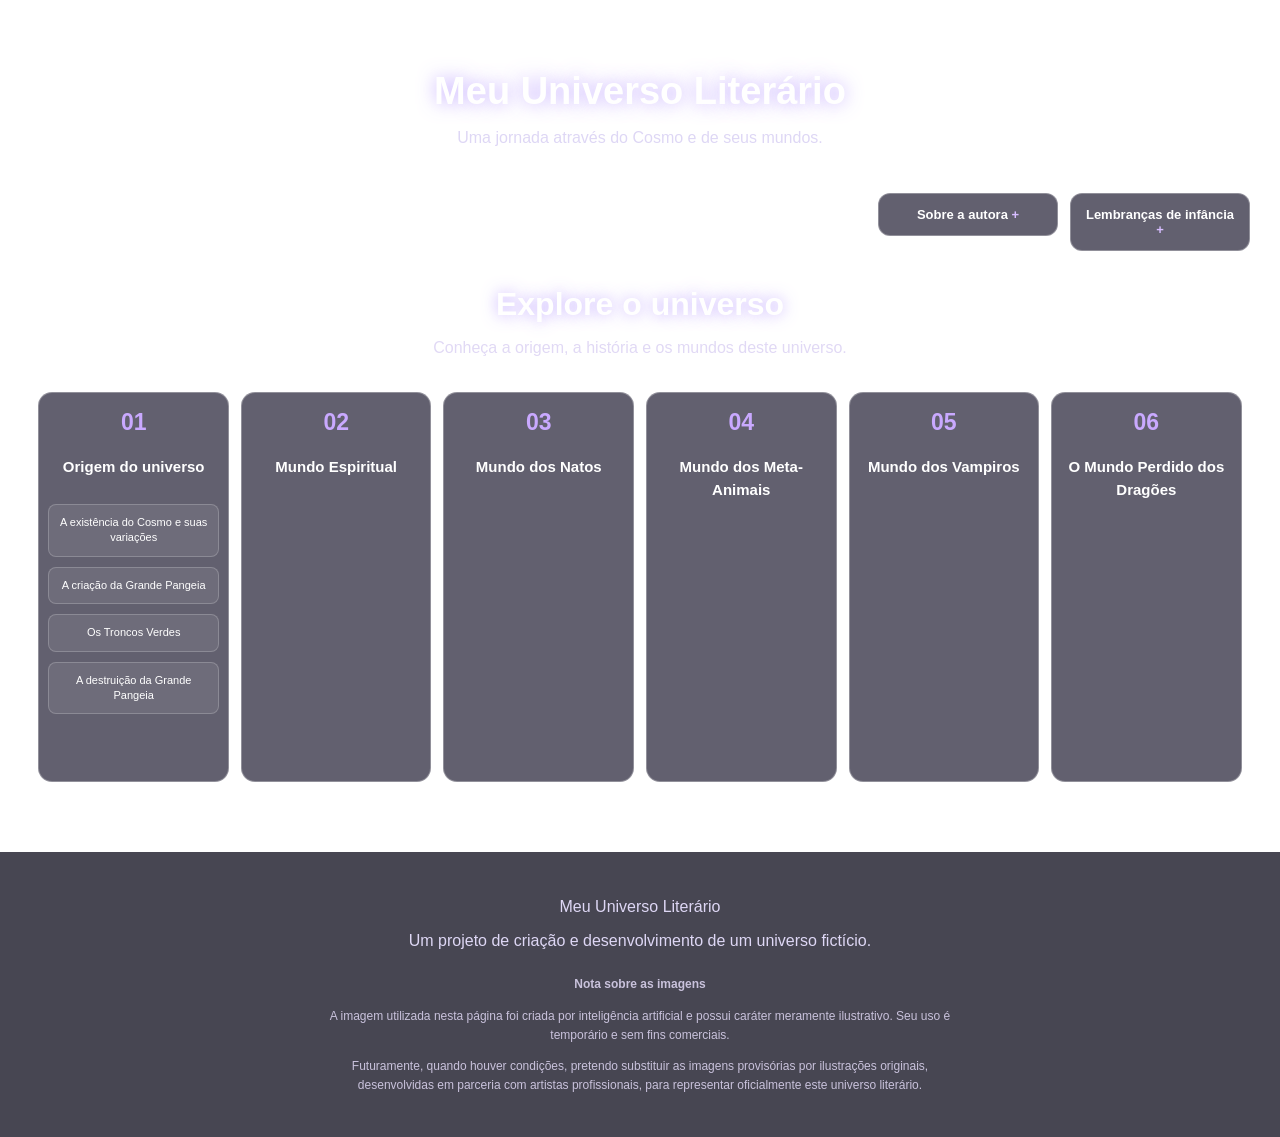
==== index.html @ 25dc3916 "Publicação inicial do Meu Universo Literário" ====
<!DOCTYPE html>
<html lang="pt-br">

<head>
    <meta charset="UTF-8">
    <meta name="viewport" content="width=device-width, initial-scale=1.0">

    <title>Meu Universo Literário</title>

    <link rel="stylesheet" href="css/style.css">
</head>

<body>

    <header class="topo">
        <h1>Meu Universo Literário</h1>
        <p>Uma jornada através do Cosmo e de seus mundos.</p>
    </header>


    <!-- JANELINHAS DE APRESENTAÇÃO -->

    <div class="janelas-introducao">

        <details class="janela">
            <summary>Sobre a autora</summary>

            <div class="conteudo-janela">

                <p>
                    Meu nome é Francielen, e este será meu espaço
                    para compartilhar minhas criações.
                </p>

                <p>
                    Neste site, você encontrará criações originais
                    de vampiros, espíritos, elfos, anões e tudo aquilo
                    que conhecemos hoje como ficção.
                </p>

                <p>
                    Tenho 25 anos, meu sonho sempre foi escrever livros
                    e pretendo, um dia, viver disso. Criei um universo
                    muito grande e, infelizmente, não poderei explorá-lo
                    como gostaria nos livros. Por isso, criar este site
                    dedicado à profundidade do meu universo é a melhor
                    coisa a fazer.
                </p>

                <p>
                    A parte mais divertida e desesperadora de criar algo
                    que tente ser original é fazer mudanças próprias
                    naquilo que já existe. A gente se depara com algo
                    que pode dar a impressão de que tudo já foi criado.
                    Mesmo quando conseguimos criar algo próprio, surge
                    um dilema: "Será que isso já foi criado por alguém
                    antes?" E, infelizmente, a resposta pode ser:
                    "Talvez sim."
                </p>

                <p>
                    Essa é a parte mais revoltante de querer ser uma
                    pessoa criativa: se sua ideia não é tão original
                    assim, qual é o sentido de ainda querer dedicar
                    uma parte da sua vida a ela? Mas é então que surge
                    uma clareza: não é porque alguém já fez algo
                    parecido antes que essa pessoa é dona da minha ideia.
                </p>

                <p>
                    Talvez minhas ideias nunca cheguem a milhões de
                    pessoas, mas elas chegaram até mim.
                </p>

                <p>
                    <strong>
                        Eu tenho um sonho. Sonhar é de graça, viver
                        esse sonho ainda não, mas, se eu não estiver
                        disposta a pagar para vivê-lo, quem vai?
                    </strong>
                </p>

            </div>
        </details>


        <details class="janela">
            <summary>Lembranças de infância</summary>

            <div class="conteudo-janela">

                <p>
                    Desde que eu era apenas uma criança, sempre tentava
                    encontrar um jeitinho de mostrar a alguém que tinha
                    ideias, mas era sempre ignorada. Confesso que ficava
                    frustrada. Sempre que tentava fazer alguma coisa
                    para a escola, recebia um "não". Para piorar,
                    nem sempre a primeira resposta era negativa:
                    muitas vezes, o "não" só vinha depois que outra
                    menina dizia que queria cantar ou dançar.
                </p>

                <p>
                    Lembro-me de uma vez em que a professora me prometeu
                    que eu poderia apresentar uma história de Natal
                    na escola, mas, no último momento, fui substituída
                    por duas meninas que apresentariam a música
                    "Me Chama Pelo Nome", da Fernanda Brum.
                </p>

                <p>
                    Naquele dia, eu mesma me repreendi por acreditar
                    que estava com inveja delas, mas agora percebo
                    que só estava me sentindo
                    <strong>injustiçada</strong>.
                </p>

            </div>
        </details>

    </div>


    <!-- CONTEÚDO PRINCIPAL -->

    <main class="universo">

        <h2>Explore o universo</h2>

        <p class="subtitulo">
            Conheça a origem, a história e os mundos deste universo.
        </p>


        <!-- SEIS COLUNAS -->

        <div class="colunas-universo">


            <!-- COLUNA 1: ORIGEM -->

            <section class="coluna">

                <span class="numero">01</span>

                <h3>Origem do universo</h3>

                <div class="links-coluna">

                    <a href="cosmo.html">
                        A existência do Cosmo e suas variações
                    </a>

                    <a href="pangeia.html">
                        A criação da Grande Pangeia
                    </a>

                    <a href="troncos-verdes.html">
                        Os Troncos Verdes
                    </a>

                    <a href="destruicao-pangeia.html">
                        A destruição da Grande Pangeia
                    </a>

                </div>

            </section>


            <!-- COLUNA 2: MUNDO ESPIRITUAL -->

            <section class="coluna">

                <span class="numero">02</span>

                <h3>Mundo Espiritual</h3>

            </section>


            <!-- COLUNA 3: MUNDO DOS NATOS -->

            <section class="coluna">

                <span class="numero">03</span>

                <h3>Mundo dos Natos</h3>

            </section>


            <!-- COLUNA 4: META-ANIMAIS -->

            <section class="coluna">

                <span class="numero">04</span>

                <h3>Mundo dos Meta-Animais</h3>

            </section>


            <!-- COLUNA 5: VAMPIROS -->

            <section class="coluna">

                <span class="numero">05</span>

                <h3>Mundo dos Vampiros</h3>

            </section>


            <!-- COLUNA 6: DRAGÕES -->

            <section class="coluna">

                <span class="numero">06</span>

                <h3>O Mundo Perdido dos Dragões</h3>

            </section>


        </div>

    </main>


    <!-- RODAPÉ -->

    <footer class="rodape">

        <p>Meu Universo Literário</p>

        <p>
            Um projeto de criação e desenvolvimento de um universo fictício.
        </p>

        <div class="nota-imagens">

            <strong>Nota sobre as imagens</strong>

            <p>
                A imagem utilizada nesta página foi criada por inteligência
                artificial e possui caráter meramente ilustrativo.
                Seu uso é temporário e sem fins comerciais.
            </p>

            <p>
                Futuramente, quando houver condições, pretendo substituir
                as imagens provisórias por ilustrações originais,
                desenvolvidas em parceria com artistas profissionais,
                para representar oficialmente este universo literário.
            </p>

        </div>

    </footer>

</body>

</html>
---- css/style.css ----
/* CONFIGURAÇÕES GERAIS */

* {
    box-sizing: border-box;
}

body {
    margin: 0;
    min-height: 100vh;

    background-image: url("../imagens/galaxia.png");
    background-size: cover;
    background-position: center;
    background-repeat: no-repeat;
    background-attachment: fixed;

    color: white;
    font-family: Arial, sans-serif;
}


/* TÍTULO PRINCIPAL */

.topo {
    text-align: center;
    padding: 45px 20px 20px;
}

.topo h1 {
    font-size: 38px;
    margin-bottom: 8px;
    text-shadow: 0 0 18px rgba(180, 150, 255, 0.8);
}

.topo p {
    color: #ded7f5;
}


/* JANELINHAS DE INTRODUÇÃO */

.janelas-introducao {
    display: flex;
    justify-content: flex-end;
    align-items: flex-start;
    gap: 12px;

    margin: 10px 30px 35px;
}


/* APARÊNCIA DAS JANELAS */

.janela {
    width: 180px;
    padding: 13px;

    background: rgba(15, 12, 35, 0.65);
    backdrop-filter: blur(12px);
    -webkit-backdrop-filter: blur(12px);

    border: 1px solid rgba(255, 255, 255, 0.3);
    border-radius: 12px;

    color: white;

    transition: all 0.3s ease;
}


/* TÍTULO CLICÁVEL DAS JANELAS */

.janela summary {
    cursor: pointer;
    list-style: none;

    text-align: center;
    font-weight: bold;
    font-size: 13px;
}

.janela summary::-webkit-details-marker {
    display: none;
}

.janela summary::after {
    content: " +";
    color: #d6bdff;
}

.janela[open] summary::after {
    content: " −";
}


/* CONTEÚDO EXPANDIDO */

.conteudo-janela {
    margin-top: 15px;
    max-height: 350px;
    overflow-y: auto;
}

.conteudo-janela p {
    font-size: 12px;
    line-height: 1.6;
}


/* CONTEÚDO PRINCIPAL */

.universo {
    width: 94%;
    max-width: 1500px;
    margin: 35px auto 70px;

    text-align: center;
}

.universo h2 {
    font-size: 32px;
    margin-bottom: 8px;

    text-shadow: 0 0 15px rgba(180, 150, 255, 0.8);
}

.subtitulo {
    color: #e1d9f5;
    margin-bottom: 35px;
}


/* AS SEIS COLUNAS */

.colunas-universo {
    display: grid;

    grid-template-columns: repeat(6, minmax(0, 1fr));

    gap: 12px;
    align-items: stretch;
}


/* CADA TORRE */

.coluna {
    min-height: 390px;
    padding: 16px 9px;

    background: rgba(15, 12, 35, 0.65);
    backdrop-filter: blur(12px);
    -webkit-backdrop-filter: blur(12px);

    border: 1px solid rgba(255, 255, 255, 0.3);
    border-radius: 14px;

    display: flex;
    flex-direction: column;
    align-items: center;

    transition: transform 0.3s ease,
                background 0.3s ease,
                box-shadow 0.3s ease;
}


/* EFEITO AO PASSAR O MOUSE */

.coluna:hover {
    transform: translateY(-7px);

    background: rgba(50, 35, 85, 0.8);

    box-shadow: 0 0 22px rgba(160, 120, 255, 0.35);
}


/* NÚMERO DAS COLUNAS */

.numero {
    font-size: 23px;
    font-weight: bold;
    color: #c9a9ff;

    margin-bottom: 20px;
}


/* TÍTULOS DAS COLUNAS */

.coluna h3 {
    font-size: 15px;
    line-height: 1.5;

    overflow-wrap: anywhere;

    margin: 0;
    text-align: center;
}


/* LINKS DENTRO DA PRIMEIRA COLUNA */

.links-coluna {
    display: flex;
    flex-direction: column;

    width: 100%;
    gap: 10px;

    margin-top: 25px;
}

.links-coluna a {
    display: block;

    padding: 10px 6px;

    color: white;
    text-decoration: none;

    font-size: 11px;
    line-height: 1.4;

    background: rgba(255, 255, 255, 0.08);

    border: 1px solid rgba(255, 255, 255, 0.2);
    border-radius: 8px;

    transition: all 0.3s ease;
}

.links-coluna a:hover {
    background: rgba(170, 130, 255, 0.3);

    border-color: #c9a9ff;

    box-shadow: 0 0 12px rgba(180, 140, 255, 0.4);
}


/* RODAPÉ */

.rodape {
    margin-top: 60px;
    padding: 30px 20px;

    text-align: center;

    background: rgba(10, 8, 25, 0.75);
    backdrop-filter: blur(10px);

    color: #ded7f5;
}

.nota-imagens {
    max-width: 650px;
    margin: 25px auto 0;

    font-size: 12px;
    line-height: 1.6;
    color: #c9c2dc;
}


/* ADAPTAÇÃO PARA TELAS MENORES */

@media (max-width: 1000px) {

    .colunas-universo {
        grid-template-columns: repeat(3, minmax(0, 1fr));
    }

}


@media (max-width: 600px) {

    .topo h1 {
        font-size: 27px;
    }

    .janelas-introducao {
        justify-content: center;
        flex-wrap: wrap;

        margin: 15px;
    }

    .janela {
        width: 155px;
    }

    .colunas-universo {
        grid-template-columns: repeat(2, minmax(0, 1fr));
    }

    .coluna {
        min-height: 300px;
    }

}

/* PÁGINAS DOS CAPÍTULOS */

.pagina-conteudo {
    width: 90%;
    max-width: 1100px;
    margin: 40px auto;
}

.secao-cosmo {
    margin-bottom: 35px;
    padding: 30px;

    background: rgba(15, 12, 35, 0.72);
    backdrop-filter: blur(12px);
    -webkit-backdrop-filter: blur(12px);

    border: 1px solid rgba(255, 255, 255, 0.25);
    border-radius: 18px;

    color: white;
}

.secao-cosmo h2 {
    color: #d6bdff;
    margin-top: 0;
    margin-bottom: 22px;
}

.secao-cosmo h3 {
    color: #e7d5ff;
}

.secao-cosmo p,
.secao-cosmo li {
    font-size: 16px;
    line-height: 1.8;
}

.secao-cosmo li {
    margin-bottom: 7px;
}

/* ILUSTRAÇÕES */

.ilustracao-cosmica {
    display: block;
    width: 100%;
    max-width: 850px;
    max-height: 480px;

    object-fit: contain;

    margin: 25px auto;
    border-radius: 18px;

    border: 1px solid rgba(255, 255, 255, 0.2);

    box-shadow: 0 0 25px rgba(150, 120, 255, 0.2);
}

/* LINKS DAS PÁGINAS */

.pagina-conteudo a,
.topo a,
.rodape a {
    color: #d6bdff;
    text-decoration: none;
}

.pagina-conteudo a:hover,
.topo a:hover,
.rodape a:hover {
    text-decoration: underline;
}

/* CELULAR */

@media (max-width: 600px) {
    .pagina-conteudo {
        width: 94%;
    }

    .secao-cosmo {
        padding: 18px;
    }

    .secao-cosmo p,
    .secao-cosmo li {
        font-size: 14px;
    }
}

/* =====================================
   PÁGINA DOS TRONCOS VERDES
===================================== */

.pagina-troncos {
    background:
        linear-gradient(
            rgba(3, 19, 12, 0.88),
            rgba(2, 13, 9, 0.94)
        ),
        url("../imagens/tronco-verde-arvore.png");

    background-size: cover;
    background-position: center;
    background-attachment: fixed;

    color: #e6eadf;
}

/* Cabeçalho */

.pagina-troncos .topo {
    text-align: center;
    padding: 55px 20px 40px;

    background:
        linear-gradient(
            rgba(0, 20, 12, 0.65),
            rgba(0, 20, 12, 0.85)
        );
    
    border-bottom: 1px solid #9c9b54;
}

.pagina-troncos .topo h1 {
    color: #c5d99a;
    font-size: 2.8rem;
    margin-bottom: 12px;
    text-shadow: 0 0 18px rgba(75, 160, 85, 0.4);
}

.pagina-troncos .topo p {
    color: #d5dfc8;
    font-style: italic;
    font-size: 1.1rem;
}

.pagina-troncos a {
    color: #c7d99b;
    transition: color 0.3s ease;
}

.pagina-troncos a:hover {
    color: #ffffff;
}

/* Área principal */

.pagina-troncos .pagina-conteudo {
    width: min(1100px, 92%);
    margin: 35px auto;
}

/* Seções */

.pagina-troncos .secao-cosmo {
    background: rgba(3, 29, 18, 0.86);

    border: 1px solid rgba(160, 177, 93, 0.55);
    border-radius: 16px;

    padding: 28px;
    margin-bottom: 25px;

    box-shadow:
        0 8px 25px rgba(0, 0, 0, 0.3),
        inset 0 0 25px rgba(38, 95, 55, 0.12);
}

.pagina-troncos .secao-cosmo h2 {
    color: #c5d99a;
    font-size: 1.8rem;
    margin-bottom: 20px;

    border-bottom: 1px solid rgba(166, 181, 104, 0.35);
    padding-bottom: 12px;
}

.pagina-troncos .secao-cosmo h3 {
    color: #a9c879;
    margin-top: 25px;
    margin-bottom: 10px;
    font-size: 1.2rem;
}

.pagina-troncos .secao-cosmo p {
    color: #e0e7dc;
    line-height: 1.8;
    margin-bottom: 16px;
    text-align: justify;
}

/* Ilustrações */

.pagina-troncos .ilustracao-cosmica {
    display: block;

    width: 100%;
    max-width: 850px;
    max-height: 520px;

    object-fit: cover;

    margin: 25px auto;
    border-radius: 12px;

    border: 1px solid rgba(166, 190, 110, 0.5);

    box-shadow:
        0 8px 25px rgba(0, 0, 0, 0.4),
        0 0 18px rgba(45, 120, 65, 0.15);
}

/* Rodapé */

.pagina-troncos .rodape {
    text-align: center;
    padding: 35px 20px;

    background: rgba(1, 17, 10, 0.9);

    border-top: 1px solid rgba(166, 181, 104, 0.45);

    color: #c5d99a;
}

.pagina-troncos .rodape p {
    font-size: 1.2rem;
    font-style: italic;
    margin-bottom: 15px;
}

/* Adaptação para celulares */

@media (max-width: 700px) {

    .pagina-troncos .topo h1 {
        font-size: 2rem;
    }

    .pagina-troncos .pagina-conteudo {
        width: 94%;
    }

    .pagina-troncos .secao-cosmo {
        padding: 18px;
    }

    .pagina-troncos .secao-cosmo h2 {
        font-size: 1.45rem;
    }

    .pagina-troncos .secao-cosmo p {
        text-align: left;
    }

    .pagina-troncos .ilustracao-cosmica {
        max-height: 350px;
    }
}

/* ==================================
   PÁGINA: DESTRUIÇÃO DA PANGEIA
================================== */

.pagina-destruicao {
    background:
        linear-gradient(
            rgba(10, 5, 24, 0.88),
            rgba(5, 8, 25, 0.94)
        ),
        url("../imagens/destruicao-grande-pangeia.png");

    background-size: cover;
    background-position: center;
    background-attachment: fixed;
    color: #eee8fa;
}

/* CABEÇALHO */

.pagina-destruicao .topo {
    text-align: center;
    padding: 55px 20px 40px;

    background: linear-gradient(
        rgba(19, 9, 39, 0.65),
        rgba(10, 8, 30, 0.88)
    );

    border-bottom: 1px solid #9c82c7;
}

.pagina-destruicao .topo h1 {
    color: #d8c1ff;
    font-size: 2.8rem;
    margin-bottom: 12px;
    text-shadow: 0 0 18px rgba(160, 110, 255, 0.5);
}

.pagina-destruicao .topo p {
    color: #ddd2ee;
    font-style: italic;
    font-size: 1.1rem;
}

/* LINKS */

.pagina-destruicao a {
    color: #d3baff;
    transition: color 0.3s ease;
}

.pagina-destruicao a:hover {
    color: #ffffff;
}

/* CONTEÚDO */

.pagina-destruicao .pagina-conteudo {
    width: min(1100px, 92%);
    margin: 35px auto;
}

/* SEÇÕES */

.pagina-destruicao .secao-cosmo {
    background: rgba(18, 12, 39, 0.88);
    border: 1px solid rgba(160, 130, 200, 0.55);
    border-radius: 16px;

    padding: 28px;
    margin-bottom: 25px;

    box-shadow:
        0 8px 25px rgba(0, 0, 0, 0.35),
        inset 0 0 25px rgba(100, 65, 160, 0.12);
}

.pagina-destruicao .secao-cosmo h2 {
    color: #d8c1ff;
    font-size: 1.8rem;
    margin-bottom: 20px;

    border-bottom: 1px solid rgba(180, 150, 220, 0.35);
    padding-bottom: 12px;
}

.pagina-destruicao .secao-cosmo p {
    color: #e8e0f2;
    line-height: 1.8;
    margin-bottom: 16px;
    text-align: justify;
}

.pagina-destruicao .secao-cosmo li {
    color: #e8e0f2;
    line-height: 1.8;
    margin-bottom: 10px;
}

/* IMAGENS */

.pagina-destruicao .ilustracao-cosmica {
    display: block;

    width: 100%;
    max-width: 850px;
    max-height: 520px;

    object-fit: cover;

    margin: 25px auto;
    border-radius: 12px;

    border: 1px solid rgba(180, 150, 220, 0.5);

    box-shadow:
        0 8px 25px rgba(0, 0, 0, 0.4),
        0 0 18px rgba(130, 90, 200, 0.2);
}

/* RODAPÉ */

.pagina-destruicao .rodape {
    text-align: center;
    padding: 35px 20px;

    background: rgba(10, 7, 25, 0.92);
    border-top: 1px solid rgba(160, 130, 200, 0.45);

    color: #d8c1ff;
}

.pagina-destruicao .rodape p {
    font-size: 1.2rem;
    font-style: italic;
    margin-bottom: 15px;
}

/* TELAS MENORES */

@media (max-width: 700px) {

    .pagina-destruicao .topo h1 {
        font-size: 2rem;
    }

    .pagina-destruicao .pagina-conteudo {
        width: 94%;
    }

    .pagina-destruicao .secao-cosmo {
        padding: 18px;
    }

    .pagina-destruicao .secao-cosmo h2 {
        font-size: 1.45rem;
    }

    .pagina-destruicao .secao-cosmo p {
        text-align: left;
    }

    .pagina-destruicao .ilustracao-cosmica {
        max-height: 350px;
    }
}
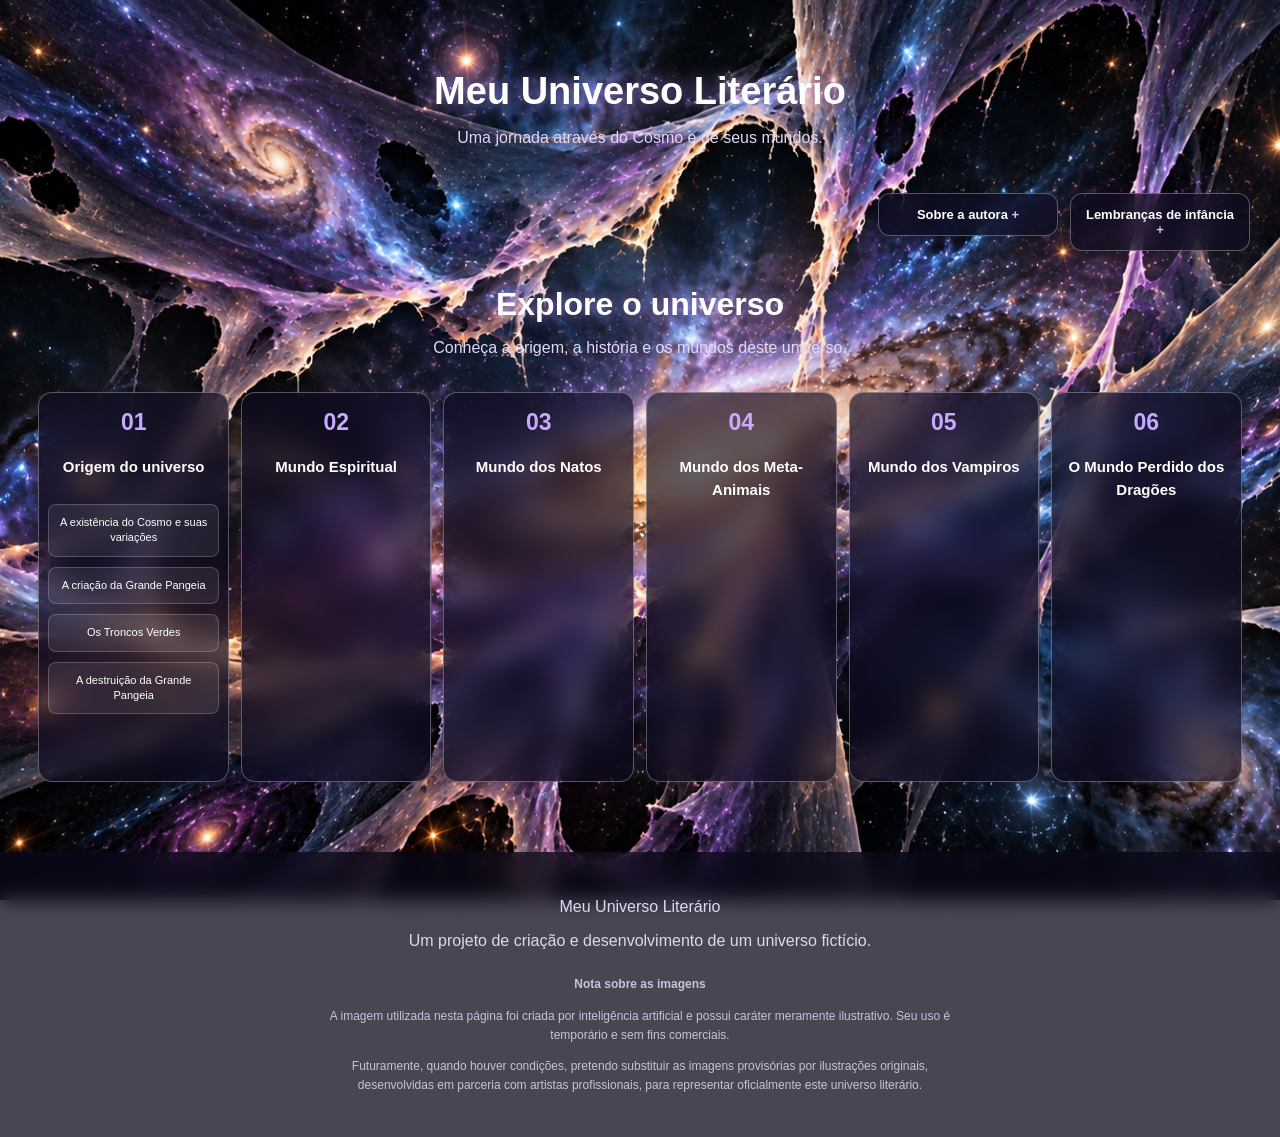
==== commit 15833fad: "Add Google site verification meta tag to index.html" ====
--- a/index.html
+++ b/index.html
@@ -3,6 +3,7 @@
 <html lang="pt-br">
 
 <head>
+    <meta name="google-site-verification" content="i7nlxJUtXxtqsBR0ZvLkCRQRPbjU7U7hRjG0KZ-DlDc" />
     <meta charset="UTF-8">
     <meta name="viewport" content="width=device-width, initial-scale=1.0">
 
